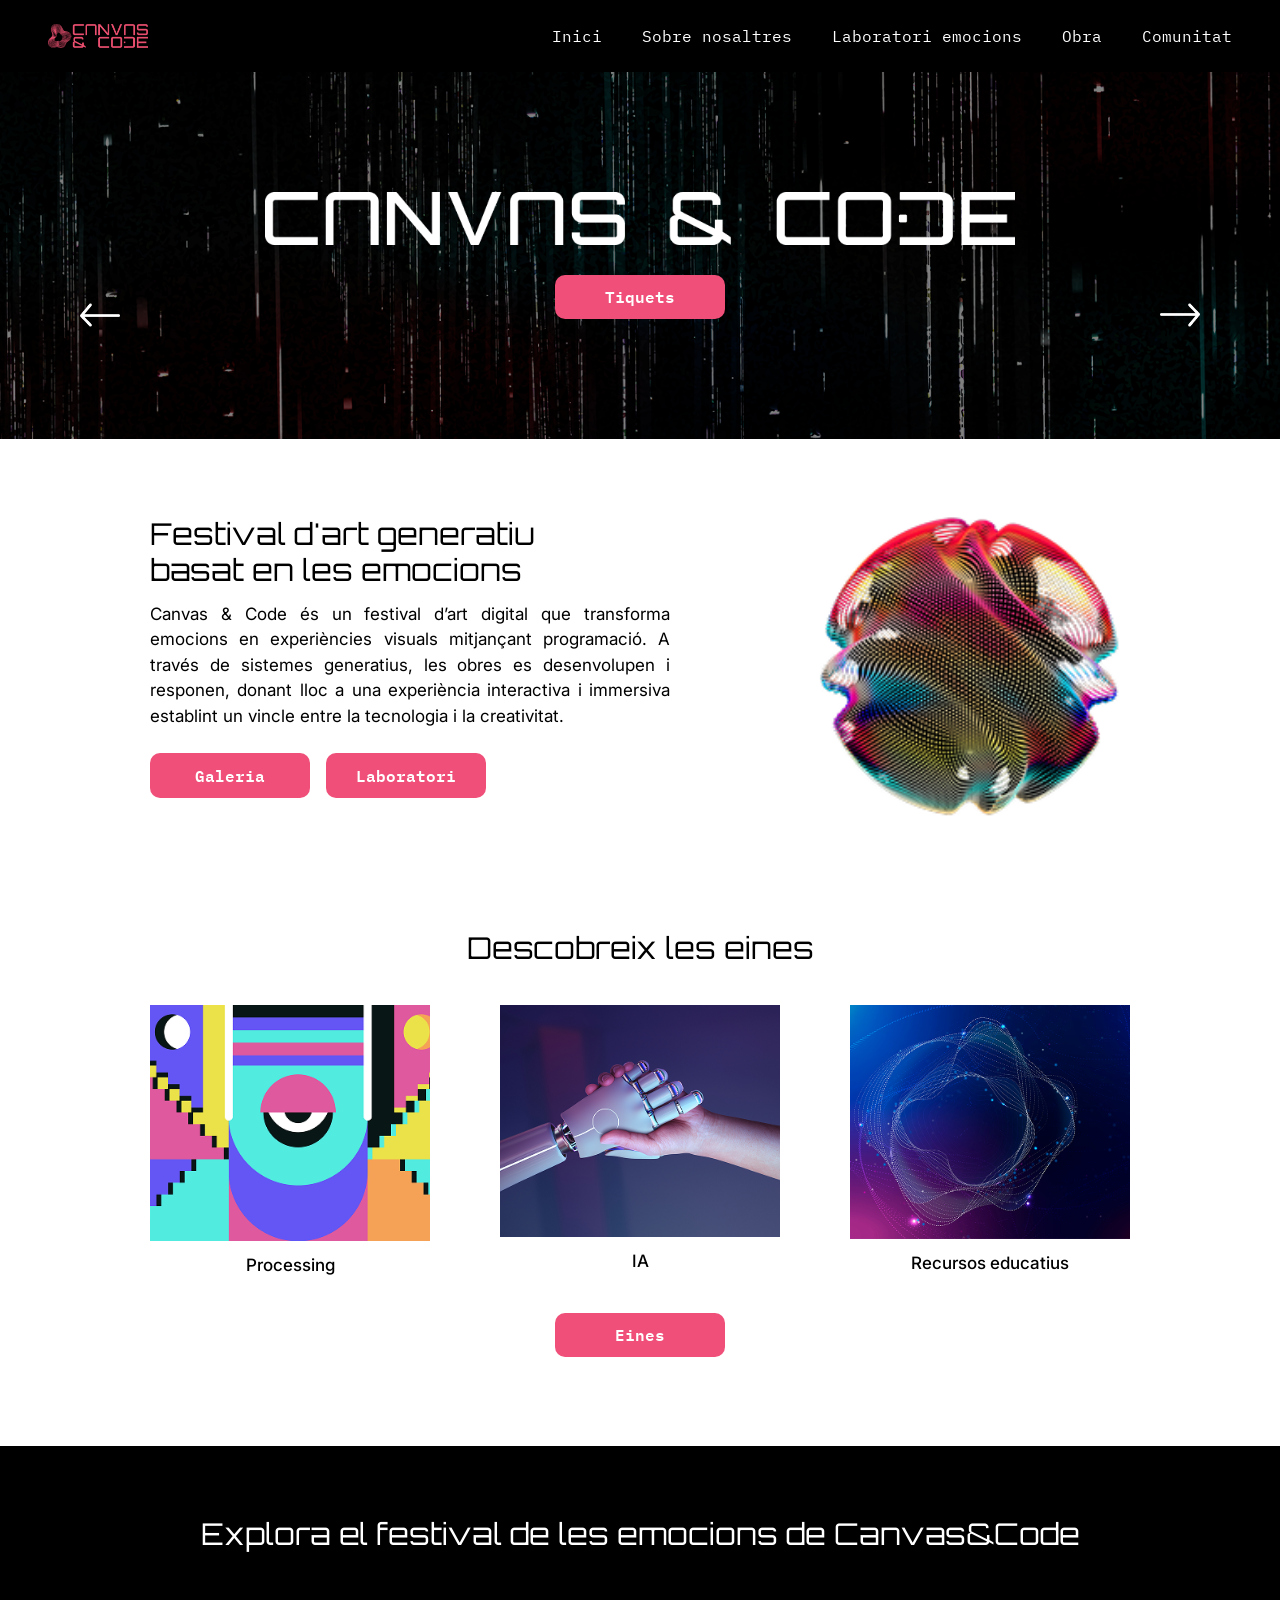
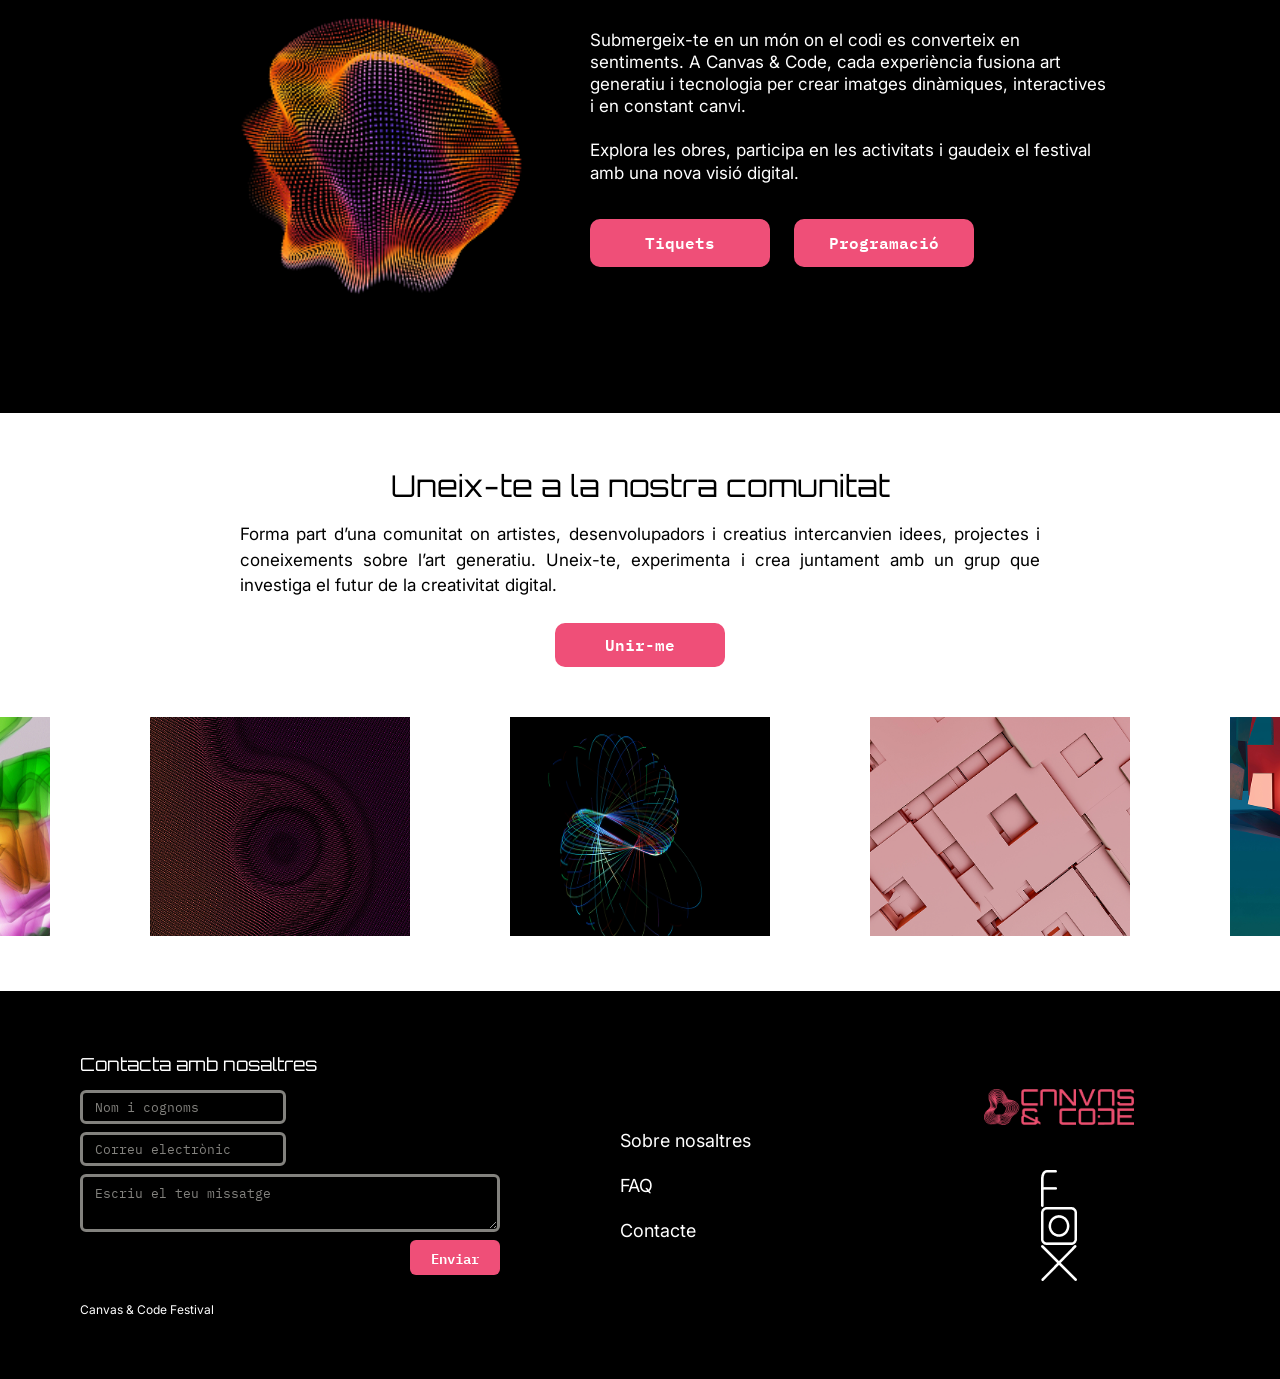
==== index.html @ eeadcdd1 "Add files via upload" ====
<!DOCTYPE html>
<html lang="ca">

<head>
    <meta charset="UTF-8">
    <meta name="viewport" content="width=device-width, initial-scale=1.0">

    <title>Canvas & Code - Festival d'art generatiu</title>

   <link rel="stylesheet" href="css/reset.css">
    <link rel="stylesheet" href="css/style.css">
    <link rel="stylesheet" href="css/responsive.css">

    <script src="JS/menu.js" defer></script>
</head>

<body>

    <header class="header">

        <div class="topbar">
            <a href="index.html">
                <img src="assets/img/logo.png" alt="Logo Canvas&Code" class="logo">
            </a>

            <button class="menuBoto" aria-label="Obrir menu" aria-expanded="false">
                  <img src="assets/img/MenuHamburguesa.png" alt="" class="menu-icon">
            </button>

        <nav class="nav" aria-label="Navegació principal">

            <ul>
                <li><a href="index.html">Inici</a></li>
                <li><a href="html/sobrenosaltres.html">Sobre nosaltres</a></li>
                <li><a href="html/laboratoriemocions.html">Laboratori emocions</a></li>
                <li><a href="html/Obra.html">Obra</a></li>
                <li><a href="html/comunitat.html">Comunitat</a></li>
            </ul>
        </nav>
</div>
    </header>

    <main>

        <section class="capçalera">
            <button class="fletxa fletxa-esquerra" type="button" aria-label="Imatge anterior">
                <img src="assets/img/Fletxa2.png" alt="Fletxa esquerra per passar">
            </button>
            <div class="carrusel-contingut">
                <h1>
                    <img src="assets/img/home-titol.png" alt="Canvas&Code" class="TitolCapçalera">
                </h1>
           
                <a href="" class="boto">Tiquets</a>

                </div>

            <button class="fletxa fletxa-dreta" type="button" aria-label="Imatge següent">
                <img src="assets/img/Fletxa1.png" alt="Fletxa dreta per passar">
            </button>
        </section>

        <section class="section introSection">
            <div class="introContingut">
                <h2>Festival d'art generatiu<br>basat en les emocions</h2>
                <p class="introFestival">Canvas & Code és un festival d’art digital que transforma emocions en experiències visuals mitjançant programació. A través de sistemes generatius, les obres es desenvolupen i responen, donant lloc a una experiència interactiva i immersiva establint un vincle entre la tecnologia i la creativitat.</p>

                <div class="BotonsIntroduccio">
                    <a href="html/laboratoriemocions.html" class="boto">Galeria</a>
                    <a href="html/Obra.html" class="boto">Laboratori</a>
                </div>
            </div>

            <img src="assets/img/imatge1inici.png" class="introImatge" alt="Instal·lació artística digital del festival">
        
        </section>

        <section class="section Eines">
            <h2>Descobreix les eines</h2>
            <div class="ImatgesEines">
                <article class="eina-card">
                    <img src="assets/img/ImatgeEines1.png" alt="xxx">
                    <p>Processing</p>
                </article>
                <article class="eina-card">
                    <img src="assets/img/ImatgeEines2.png" alt="xxx">
                    <p>IA</p>
                </article>
                <article class="eina-card">
                    <img src="assets/img/ImatgeEines3.png" alt="xxx">
                    <p>Recursos educatius</p>
                </article>
             </div>
            
            <div class="BotonsEines">
            <a href="" class="boto">Eines</a>
           </div>
        </section>

        <section class="section seccioNegre exploraSection">
            <h2>Explora el festival de les emocions de Canvas&Code</h2>
            <div class="exploraContingut">
                <img src="assets/img/imatge2inici.png" alt="Obra generativa interactiva" class="exploraImatge">
            <div class="exploraText">
            <p>Submergeix-te en un món on el codi es converteix en sentiments. A Canvas & Code, cada experiència fusiona art generatiu i tecnologia per crear imatges dinàmiques, interactives i en constant canvi.<br><br>Explora les obres, participa en les activitats i gaudeix el festival amb una nova visió digital.</p>
            <div class="BotonsIntroduccio">
                <a href="" class="boto">Tiquets</a>
                <a href="" class="boto">Programació</a>
            </div>
        </div>
    </div>
</section>
    
        <section class="section Comunitat">
            <h2>Uneix-te a la nostra comunitat</h2>
            <p class="introFestival">Forma part d’una comunitat on artistes, desenvolupadors i creatius intercanvien idees, projectes i coneixements sobre l’art generatiu. Uneix-te, experimenta i crea juntament amb un grup que investiga el futur de la creativitat digital.</p>
            <div class="BotonsComunitat">
            <a href="html/comunitat.html" class="boto">Unir-me</a>
            </div>
            <div class="imatgesFinal">
            <img src="assets/img/imatgecomunitat1.png" alt="xxx">
            <img src="assets/img/imatgecomunitat2.png" alt="xxx">
            <img src="assets/img/imatgecomunitat3.png" alt="xxx">
            <img src="assets/img/imatgecomunitat4.png" alt="xxx">
            <img src="assets/img/imatgecomunitat5.png" alt="xxx">    
            </div>     
        </section>

    

    </main>

    <footer class="Footer">

        <div class="footer-desktop">
            <div class="footer-contacte">
                <h2>Contacta amb nosaltres</h2>

                 <form class="Formulari">
                     <label for="nom">Nom i cognoms</label>
                    <input id="nom" type="text" placeholder="Nom i cognoms">
                    <label for="email">Correu electrònic</label>
                    <input id="email" type="email" placeholder="Correu electrònic">                    
                    <label for="missatge">Missatge</label>
                    <textarea id="missatge" placeholder="Escriu el teu missatge"></textarea>
                    <button type="submit" class="boto">Enviar</button>
                </form>

                <p class="footer-copy">Canvas & Code Festival</p>
                </div>
                
                <nav class="footer-nav" aria-label="Enllaços del footer">
                    <ul>
                        <li><a href="html/sobrenosaltres.html">Sobre nosaltres</a></li>
                        <li><a href="#">FAQ</a></li>
                        <li><a href="#">Contacte</a></li>
                    </ul>
                </nav>
    
                <div class="footer-brand">
                    <img src="assets/img/logo.png" alt="Logo Canvas&Code" class="footer-logo">

                    <div class="footer-socials">
                         <a href="#"><img src="assets/img/Facebook.png" alt="Facebook"></a>
                         <a href="#"><img src="assets/img/Instagram.png" alt="Instagram"></a>
                         <a href="#"><img src="assets/img/Twitter.png" alt="Twitter"></a>
                        </div>
                    </div>

                </div>
    </footer>
</body>
</html>
---- css/style.css ----
/*IMPORTACIÓ DE FONTS*/
@import url('https://fonts.googleapis.com/css2?family=IBM+Plex+Mono:wght@400;500;600&family=Inter:wght@400;500;600;700&family=Orbitron:wght@400;500;700&display=swap');

/*VARIABLES GLOBALS*/
:root{
    --color-black:#000;
    --color-white:#fff;
    --color-pink:#ef4f78;
    --color-gray:#83827e;

    --font-title: 'Orbitron', sans-serif;
    --font-text: 'Inter', sans-serif;
    --font-button: 'IBM Plex Mono', monospace;
}

/*ESTILS GENERALS*/
body{
    font-family:var(--font-text);
    background-color: var(--color-white);
    color: var(--color-black);
    line-height: 1.5;
    overflow-x: hidden;
}

h1,
h2,
h3,
h4{
    font-family: var(--font-title);
    font-weight: 400;
}

img{
    max-width: 100%;
}

/*HEADER I MENÚ*/
.header{
    background-color: var(--color-black);
    color: var(--color-white);
    position: relative;

}

.topbar{
    display: flex;
    justify-content: space-between;
    align-items: center;
    padding: 20px;
}

.logo{
    width: 60px;
}

.menuBoto{
    width: 36px;
    height: 28px;
    background: none;
    border: none;
    display: flex;
    flex-direction: column;
    justify-content: space-between;
    cursor: pointer;
}

.menuBoto img {
  width: 100%;
  display: block;
}

.nav{
    display: none;
    position: absolute;
    top: 80px;
    right: 20px;
    background-color: #000;
    padding: 20px;
    border: 1px solid #fff;
    z-index: 1000;
}

.nav.open {
  display: block;
}

.nav ul{
    list-style: none;
}
.nav li{
    margin-bottom: 16px;
}

.nav a{
  color: #fff;
  text-decoration: none;
  font-family: var(--font-button);
}

  .footer-Socials {
    display: flex;
    justify-content: center;
    flex-direction: row;
    gap: 22px;
    font-size: 30px;
    color: var(--color-white);
  }



/*CAPÇALERA*/
.capçalera{
    text-align: center;
    padding: 45px 20px;
    background-size: cover;
    background-position: center;
    background-image: url("../assets/img/home-festival.png");

}

.TitolCapçalera{
    width: 300px;
    margin:0 auto 30px;
}

.capçalera h1{
    color: var(--color-white);
    font-size: 30px;
    margin-bottom: 16px;
    font-weight: 600;
}

.capçalera p{
    color: var(--color-white);
    margin-bottom: 32px;
    font-size: 18px;
}

.fletxa{
    display:none;
}

/*BOTONS*/
.boto, .botoUn{
    display: flex;
    justify-content: center;
    align-items: center;
    width: 140px;
    min-height: 42px;
    background-color: var(--color-pink);
    color: var(--color-white);
    text-decoration: none;
    font-family: var(--font-button);
    font-weight: 600;
    font-size: 16px;
    border: none;
    border-radius: 10px;
    cursor: pointer;
    margin: 10px auto 0;
    padding: 10px 14px;
    transition: background 0.3s ease, opacity 0.3s ease;
}

.boto:hover, .botoUn:hover{
    background: linear-gradient(90deg, #5b9bd5 0%, #ef4f78 100%);
}

.boto:active, .botoUn:active{
    background: #a33450;

}

.boto:disabled, .botoUn:disabled,
.boto.disabled,
.botoUn.disabled {
    background-color: #83827e;
    color: #d9d9d9;
    cursor: not-allowed;
}

.BotonsIntroduccio,
.BotonsEines,
.ColorBotons {
    width: 100%;
    display: flex;
    flex-direction: column;
    align-items: center;
    gap: 14px;
}

/*SECCIONS GENERALS*/
.section{
    padding: 35px 25px;
}

.section h2{
    text-align: center;
    font-size: 20px;
}

.section p{
    display: flex;
    justify-content: center;
    text-align: justify;
}

.section img{
    display:block;
    margin:0 auto 24px;
    margin-bottom: 5px;
    width: 400px;
    margin-top: 20px;
}

.section-FormulariNegre,
.seccioNegre {
    background-color: var(--color-black);
    color: var(--color-white);
    padding-bottom: 50px;
}

.seccioNegre {
    margin-top: 39px;

}

/*PÀGINA INICI*/
.introFestival{
    padding: 30px 28px;
    text-align: justify;
    background-color: #ffffff;
    padding: 14px 0px;
    max-width: 760px;
}

#introFestival{
  font-family: var(--font-text);
  font-size: 15px;
  line-height: 1.45;
  text-align: justify;
}

.BotonsIntroduccio{
    width: 100%;
    display: flex;
    flex-direction: column;
    align-items: center;
    gap: 2px;
}

.textExplora{
    padding: 30px 28px;
    text-align: center;
    padding: 14px 28px;
}

.textExplora p{
 font-family: var(--font-text);
  font-size: 15px;
  line-height: 1.45;
  text-align: justify;
}

.innovacioValor{
    margin-top: 30px;
}
.BotonsEines{
    width: 100%;
    display: flex;
    flex-direction: column;
    align-items: center;
    gap: 14px;
    margin-top: 20px;
}

.ImatgesEines{
    margin-top: 26px;
}

.imatgesFinal, .imatgesFinalDos{
    margin-top: 30px;
    flex-direction: column;
    display: flex;
}

.imatgesFinal{
    gap: 10px;
}

/*PÀGINA SOBRE NOSALTRES*/
.sectionMissio{
    padding: 10px 25px;
    display: flex;
    flex-direction: column;
    align-items: center;
}

.sectionMissio h2{
    text-align: center;
    font-size: 20px;
}

.sectionMissio img{
    display:block;
    margin:0 auto 24px;
    margin-top: 6px;
    margin-bottom: 5px;
    width: 284px;

}

.ColorBotonsDos{
    display: flex;
    flex-direction: column;
    align-items: center;
    padding: 0px 0px 40px 0px;
}


/*FORMULARIS I CAIXES DE TEXT*/
.Formulari, .FormulariCodi {
  display: flex;
  flex-direction: column;
  align-items: center;
    width: 100%;
}

.Formulari{
    display: flex;
    flex-direction: column;
    gap: 12px;
    max-width: 420px;
    margin: 0 auto 48px;
}

.Formulari label{
    width: 100%;
    text-align: left;
    font-family: var(--font-button);
    font-size: 14px;
}

.Formulari input,
.Formulari textarea,
.CasellaEscriure textarea,
.FormulariCodi textarea{
    width: 100%;
    background-color: transparent;
    color: inherit;
    border: 3px solid var(--color-gray);
    border-radius: 16px;
    padding: 14px 20px;
    font-family: var(--font-button);
    font-size: 18px;
}

.Formulari input,
.Formulari textarea {
    border-color: var(--color-gray);
}

.Formulari input:focus,
.Formulari textarea:focus,
.CasellaEscriure textarea:focus,
.FormulariCodi textarea:focus {
    border-color: var(--color-pink);
    outline: none;
}

.Formulari input::placeholder,
.Formulari textarea::placeholder,
.CasellaEscriure textarea::placeholder,
.FormulariCodi textarea::placeholder {
    color:var(--color-gray);
}

/*CONTROLS EXPOSICIÓ*/
.controls-section {
  padding: 48px 24px;
  text-align: center;
  background-color: #fff;
}

.controls-section h2, .code-section h2 {
  font-family: var(--font-title);
  font-weight: 400;
  font-size: 24px;
  margin-bottom: 28px;
}

.GrupControl {
  margin-bottom: 18px;
  display: flex;
  flex-direction: column;
    align-items: center;
}

.GrupControl label {
  display: block;
  font-family: var(--font-text);
  font-size: 18px;
  
}

.GrupControl input[type="range"] {
  width: 100%;
  max-width: 300px;
  -webkit-appearance: none;
  appearance: none;
  background: transparent;
}

.GrupControl input[type="range"]::-webkit-slider-runnable-track {
  height: 14px;
  background-color: var(--color-gray);
  border-radius: 10px;
}

.GrupControl input[type="range"]::-webkit-slider-thumb {
    -webkit-appearance: none;
    appearance: none;
    width: 25px;
    height: 25px;
    border-radius: 30%;
    background-color: var(--color-pink);
    margin-top: -4px;
    cursor: pointer;
}

.ColorBotons {
  display: flex;
  flex-direction: column;
  align-items: center;
  gap: 5px;
  margin-bottom: 30px;
}

.modeBoto {
  width: 150px;
}

.controladors{
    margin-top: 20px;
    margin-bottom: 30px;
    width: 100%;
}

/*MODIFICACIÓ AMB CODI*/
.code-section {
  padding: 48px 24px;
  text-align: center;
  background-color: #fff;
}

.FormulariCodi textarea {
  width: 90%;
  margin: 20px;
  max-width: 420px;
  min-height: 180px;
  

}

/*FOOTER*/
.Footer{
    background-color: #000;
    color: #fff;
    padding: 64px 24px;
    text-align: center;
}

.footer-logo{
    width:140px;
    margin:0 auto 40px;
}

.Footer h2{
    font-size: 28px;
    margin-bottom: 32px;
}

.footer-nav ul{
    list-style: none;
}

.footer-nav li{
    margin-bottom: 18px;
}

.footer-nav a{
    color:#fff;
    text-decoration: none;
    font-family: var(--font-button);
    font-size: 15px;
}

.footer-nav a:hover{
    opacity: 0.7;
    transition: 0.3s;
}

/*ACCESSIBILITAT*/
a:focus,
button:focus,
input:focus,
textarea:focus {
  outline: 3px solid var(--color-pink);
  outline-offset: 4px;
}

.boto:focus,
.botoUn:focus {
  background-color: #85283f;
  outline: none;
}




/*RESPONSIVE TABLET a partir de 768px*/
@media (min-width: 768px) {

  .topbar {
    padding: 24px 48px;
  }

  .logo {
    width: 100px;
  }

  .capçalera {
    padding: 80px 40px;
  }

  .TitolCapçalera {
    width: 380px;
  }

  .section {
    padding: 60px 80px;
  }

  .section p,
  #introFestival,
  .textExplora p {
    text-align: justify;
    max-width: 620px;
    margin-left: auto;
    margin-right: auto;
    font-size: 17px;
  }

  .boto,
  .botoUn {
    width: 170px;
  }

  .BotonsIntroduccio,
  .BotonsEines,
  .ColorBotons {
    gap: 16px;
  }

  .Footer {
    padding: 35px 70px;
  }

  .footer-logo {
    width: 170px;
  }

  .Footer h2 {
    font-size: 34px;
  }
}

/*CARROUSEL*/
.carrusel{
    position: relative;
    min-height: 500px;

    display: flex;
    justify-content: center;
    align-items: center;
}

.carrusel-contingut{
    text-align: center;

}

.fletxa{
    position: absolute;
    top: 35%;
    transform: translateY(-50%);

    background: none;
    border: none;
    cursor: pointer;
    z-index: 10;

}

.fletxa-esquerra{
    left: 50px;

}

.fletxa-dreta{
    right: 50px;
}

.fletxa img{
    width: 60px;
    height: auto;
    display: block;
}


/*RESPONSIVE ORDINADOR a partir de 1024px*/

@media (min-width: 1024px) {

  /* Header */

  .topbar{
    display: flex;
    justify-content: space-between;
    align-items: center;
    padding: 24px 48px;
  }

  .menuBoto {
    display: none;
  }

  .nav {
    display: block;
    position: static;
    border: none;
    background: transparent;
    padding: 0;
  }

  .nav ul {
    display: flex;
    align-items: center;
    gap: 40px;
  }

  .nav li {
    margin-bottom: 0;
  }

  /* Hero */

  .capçalera {
    padding: 120px 60px;
  }

  .TitolCapçalera {
    width: 15em;
  }

  /* Seccions generals */

  .section {
    padding: 50px 110px;
  }

  .section p,
  #introFestival,
  .textExplora p {
    max-width: 800px;
  }

  /* Botons */

  .BotonsIntroduccio,
  .BotonsEines,
  .ColorBotons {
    flex-direction: row;
  }

  /* Imatges en grup */

  .imatgesFinal,
  .imatgesFinalDos {
    flex-direction: row;
    justify-content: center;
    gap: 100px;
  }

  .imatgesFinal img,
  .imatgesFinalDos img {
    width: 260px;
  }

  /* Controls exposició */

  .GrupControl input[type="range"] {
    max-width: 750px;
  }

  .FormulariCodi textarea {
    max-width: 750px;
    min-height: 300px;
  }

  /* Footer */

  .Footer {
    padding: 100px 80px;
  }

  .footer-nav ul {
    display: flex;
    justify-content: center;
    gap: 40px;
  }

  .footer-nav li {
    margin-bottom: 0;
  }

.introSection{
    max-width: 1200px;
  margin: 0 auto;
  display: grid;
  grid-template-columns: 520px 420px;
  align-items: center;
  column-gap: 90px;

}

.introContingut{
  width: 520px;
}

 .introSection h2 {
        text-align: left;
  font-size: 30px;
  line-height: 1.2;

    }

    .introImatge {
        width: 420px;
  margin: 0;


    }

   

    .BotonsIntroduccio .boto {
        width: 160px;
        min-height: 45px;
        margin-left: 0;
        margin-right: 0;
    }

    .Eines{
        margin: 0;
        text-align: center;
    }

    .Eines h2 {
  font-size: 30px;
  margin-bottom: 35px;
}

.ImatgesEines {
  display: flex;
  justify-content: center;
  align-items: flex-start;
  gap: 70px;
}

.eina-card {
  width: 280px;
  text-align: center;
}

.eina-card img {
  width: 280px;
  object-fit: cover;
  margin: 0 auto 12px;
}

.eina-card p {
font-weight: 500;
  text-align: center;
}

.BotonsEines {
  margin-top: 25px;
}

.exploraSection {
  padding: 70px 80px;
}

.exploraSection h2 {
  text-align: center;
  font-size: 30px;
  line-height: 1.2;
}

.exploraContingut {
  max-width: 1200px;
  margin: 0 auto;
  display: grid;
  grid-template-columns: 420px 520px;
  justify-content: center;
  align-items: center;
}

.exploraImatge {
  width: 420px;
  margin: 0 auto;
}

.exploraText{
    width: 520px;
}

.exploraText p {
  text-align: left;
  line-height: 1.3;
  margin-bottom: 35px;
}

.exploraText .BotonsIntroduccio {
    display: flex;
  flex-direction: row;
  justify-content: flex-start;
  gap: 24px;

}

.exploraText .boto {
  width: 180px;
  min-height: 48px;
  margin: 0;
}

.botoComunitat{
            width: 160px;
        min-height: 45px;

}

.valorSection{
      padding: 70px 80px;

}

.valorsSection h2 {
  text-align: center;
  font-size: 28px;
  margin-bottom: 40px;
}

.valorsGrid {
  display: flex;
  justify-content: center;
  gap: 60px;
}

.valorCard {
  width: 300px;
  text-align: center;
}

.valorCard img {
  width: 300px;
  height: 300px;
  object-fit: cover;
  margin: 0 auto 20px;
}

.valorCard h3 {
  font-family: var(--font-text);
  font-weight: 700;
  margin-bottom: 6px;
}

.valorCard p {
  line-height: 1.25;
  text-align: center;
}

.equipSection {
    padding: 70px 80px;
}

.equipSection h2 {
    text-align: center;
    margin-bottom: 40px;
    font-size: 30px;
}

.equipGrid {
    display: flex;
    justify-content: center;
    gap: 60px;
}

.equipCard {
    width: 320px;
    text-align: center;
}

.equipCard img {
    width: 320px;
    height: 320px;
    object-fit: cover;
    margin: 0 auto 20px;
}

.equipCard h3 {
    font-family: var(--font-text);
    font-weight: 700;
    margin-bottom: 10px;
}

.equipCard p {
    text-align: center;
    line-height: 1.3;
}

.galeriaFinal {

    display: grid;

    grid-template-columns: 1fr 1fr;

    grid-template-rows: 300px 200px 200px;

    gap: 0;

    max-width: 1200px;

    margin: 60px auto;
}

.galeriaFinal img {
    width: 100%;
    height: 100%;
    object-fit: cover;
}

/* ESQUERRA */

.img1 {
    grid-column: 1;
    grid-row: 1;
}

.img3 {
    grid-column: 1;
    grid-row: 2 / span 2;
}

/* DRETA */

.img2 {
    grid-column: 2;
    grid-row: 1 / span 2;
}

.img4 {
    grid-column: 2;
    grid-row: 3;
}

.img5 {
    grid-column: 2;
    grid-row: 4;
}
.exposicioIntro {
    max-width: 1200px;
    margin: 0 auto;

    display: flex;
    justify-content: center;
    align-items: flex-start;
    gap: 120px;

}

.exposicioText {
    width: 520px;

}

.exposicioText h2 {
    text-align: left;
    font-size: 30px;

}

.exposicioText p {
     max-width: 520px;
    margin: 0 0 30px 0;
    text-align: justify;
}

.exposicioImatge {
    width: 520px;
    margin: 0;
}
.obresGrid {
display: grid;
        grid-template-columns: repeat(3, 1fr);
        gap: 40px;
        max-width: 1200px;
        padding: 50px 110px;
}

.obraCard {

    display: flex;

    flex-direction: column;

    align-items: center;
}

.obraCard img {

    width: 100%;

    max-width: 350px;

    height: 290px;

    object-fit: cover;
}

.obraCard .botoUn {

    margin-top: 20px;

    width: 220px;

    text-align: center;
}

.recursosSection {
    max-width: 1400px;
    margin: 0 auto;
    padding: 30px 80px;
}

.recursosSection h2 {
    text-align: center;
    margin-bottom: 40px;
    font-size: 30px;
}

.recursosGrid {
    display: flex;
    justify-content: center;
    gap: 70px;
    margin-bottom: 40px;
}

.recursosGrid img {
    width: 340px;
    height: 280px;
    object-fit: cover;
    margin: 0;
}

.recursosSection .BotonsIntroduccio {
    justify-content: center;
}

.recursosSection .boto {
    width: 160px;
}

#fotoHistoria{
    margin-top: 20px;
    width: 100%;
}

.sectionHistoria h2{
    font-size: 30px;
}

.sectionMissio h2{
    font-size: 30px;
}

.sectionObra h2{
    font-size: 30px;
}

.Comunitat{
    max-width: 1200px;
    margin: 0 auto;
}

.Comunitat h2{
    font-size: 30px;
}

.historiaContingut p{
    max-width: 800px;
    margin: 0 auto;
}

.QueExplicar h2{
    font-size: 30px;
}
 .Footer {
    padding: 60px 80px;
  }

  .footer-desktop {
    max-width: 1200px;
  margin: 0 auto;

  display: grid;
  grid-template-columns: 1.2fr 0.6fr 0.7fr;
  align-items: center;
  gap: 55px;
  }

  .footer-contacte {
    text-align: left;
  }

  .footer-contacte h2 {
    text-align: left;
  font-size: 18px;
  margin-bottom: 12px;
  }

  .Formulari {
    max-width: 420px;
  margin: 0 0 26px;

  display: grid;
  grid-template-columns: 1fr 1fr;
  gap: 8px;
  }

  .Formulari label {
    display: none;
  }

  .Formulari input {
  height: 34px;
  padding: 6px 12px;
  font-size: 13px;
  border-radius: 6px;
}

  .Formulari input:first-of-type {
    grid-column: 1 / 2;
  }

  .Formulari input:nth-of-type(2) {
    grid-column: 1 / 2;
  }

  .Formulari textarea {
    grid-column: 1 / 3;
  height: 58px;
  min-height: 58px;
  padding: 8px 12px;
  font-size: 13px;
  border-radius: 6px;

  }

  .Formulari .boto {
    grid-column: 2 / 3;
  justify-self: end;

  width: 90px;
  min-height: 34px;
  margin: 0;
  padding: 6px 10px;
  font-size: 14px;
  border-radius: 6px;

  }

  .footer-copy {
  font-size: 12px;
  margin-top: 8px;
}

  .footer-nav ul {
    display: flex;
  flex-direction: column;
  gap: 18px;
  text-align: left;

  }

  .footer-nav a {
    font-size: 18px;
  font-family: var(--font-text);

  }

  .footer-brand {
    display: flex;
  flex-direction: column;
  align-items: center;
  gap: 45px;

  }

  .footer-logo {
    width: 150px;
  margin: 0;

  }


  .fletxa-esquerra{
    left: 80px;
}

.fletxa-dreta{
    right: 80px;
}

.fletxa img{
    width: 40px;
}

#TamanyImatgeFlux{
    width: 77%;
}

.ColorBotonsDos{
    display: flex;
    flex-direction: row;
    align-items: center;
    gap: 120px;
    padding: 0px 0px 40px 0px;
}

.fletxa {
    display: block;
}

.capçalera h1{
    font-size: 50px;
}
}
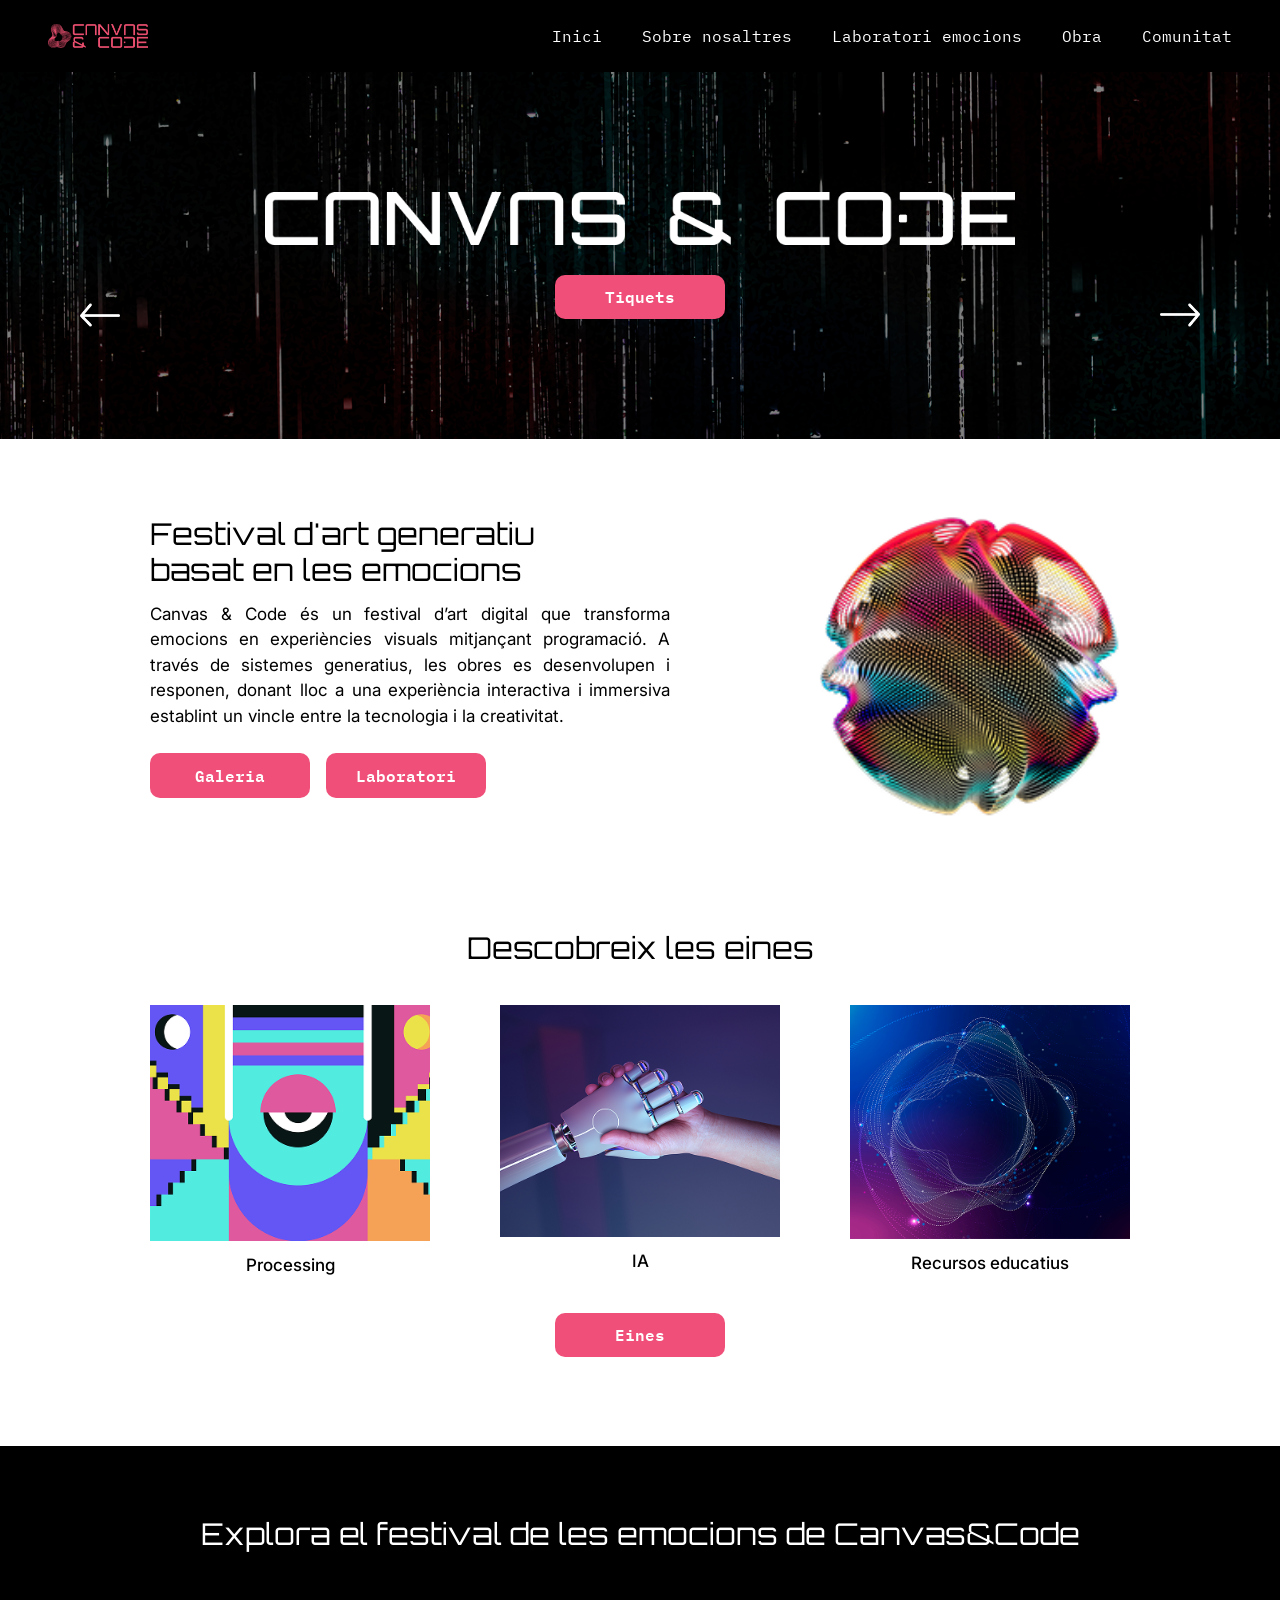
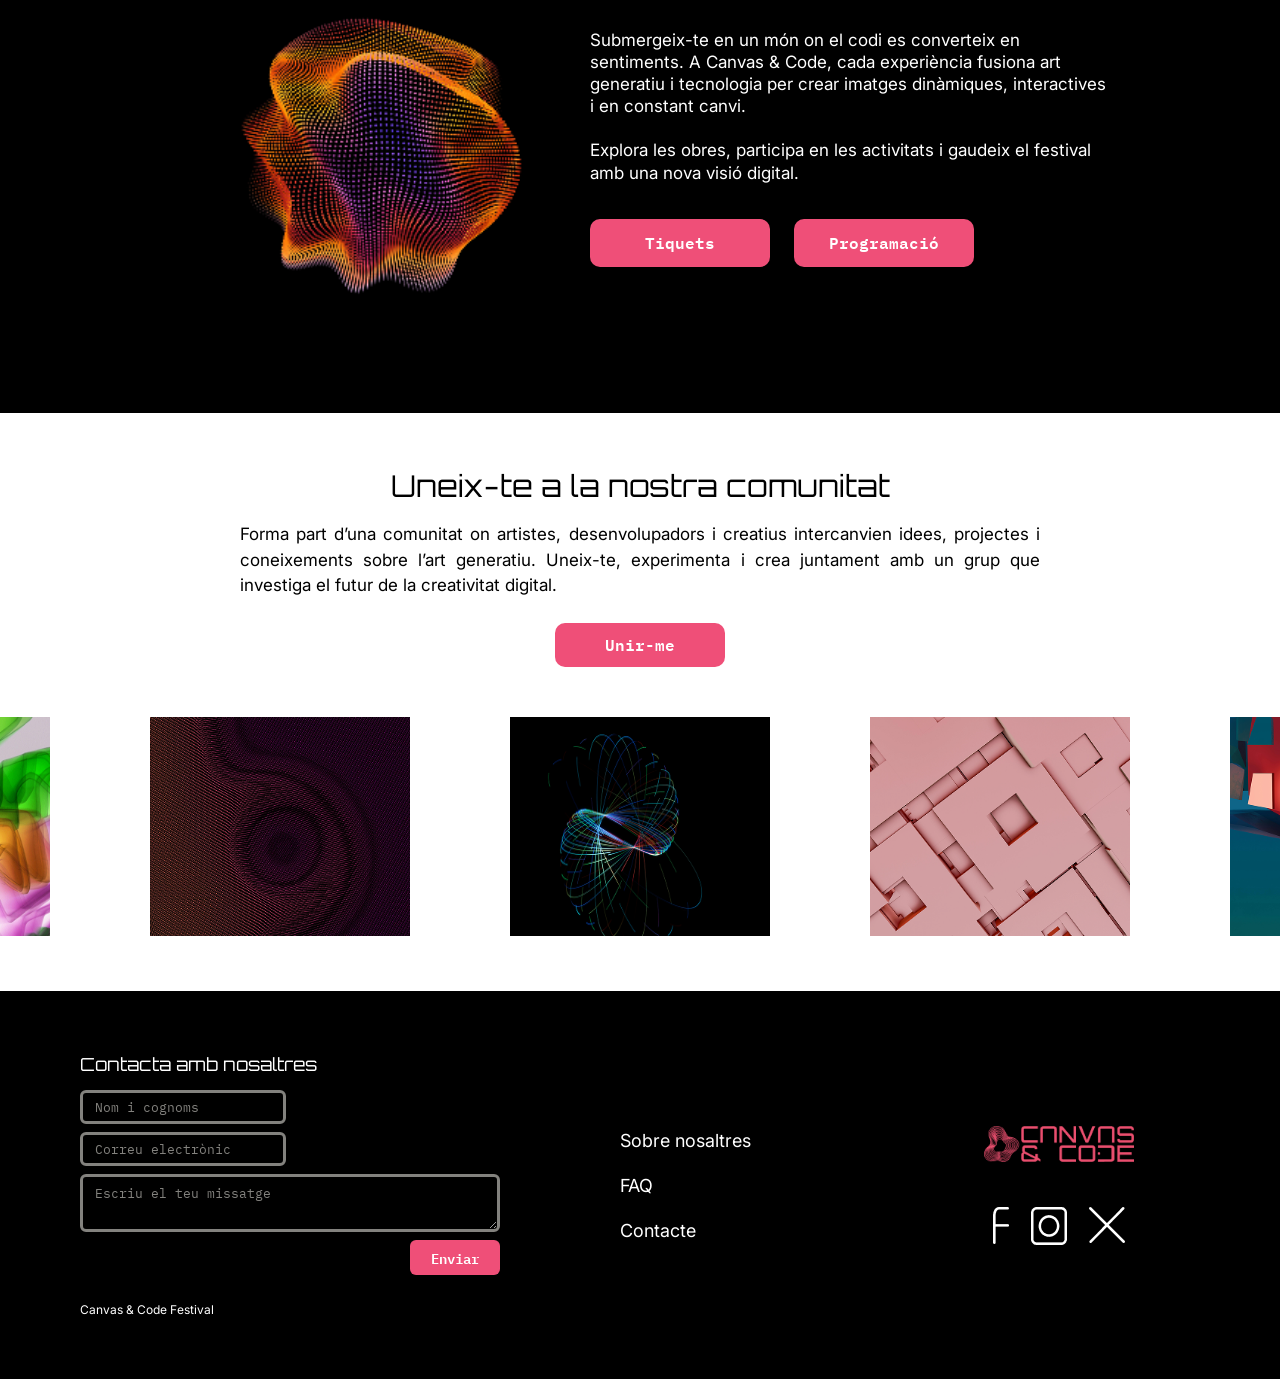
==== commit c0719407: "Update index.html" ====
--- a/index.html
+++ b/index.html
@@ -160,7 +160,7 @@
                 <div class="footer-brand">
                     <img src="assets/img/logo.png" alt="Logo Canvas&Code" class="footer-logo">
 
-                    <div class="footer-socials">
+                    <div class="footer-Socials">
                          <a href="#"><img src="assets/img/Facebook.png" alt="Facebook"></a>
                          <a href="#"><img src="assets/img/Instagram.png" alt="Instagram"></a>
                          <a href="#"><img src="assets/img/Twitter.png" alt="Twitter"></a>
@@ -170,4 +170,4 @@
                 </div>
     </footer>
 </body>
-</html>+</html>
